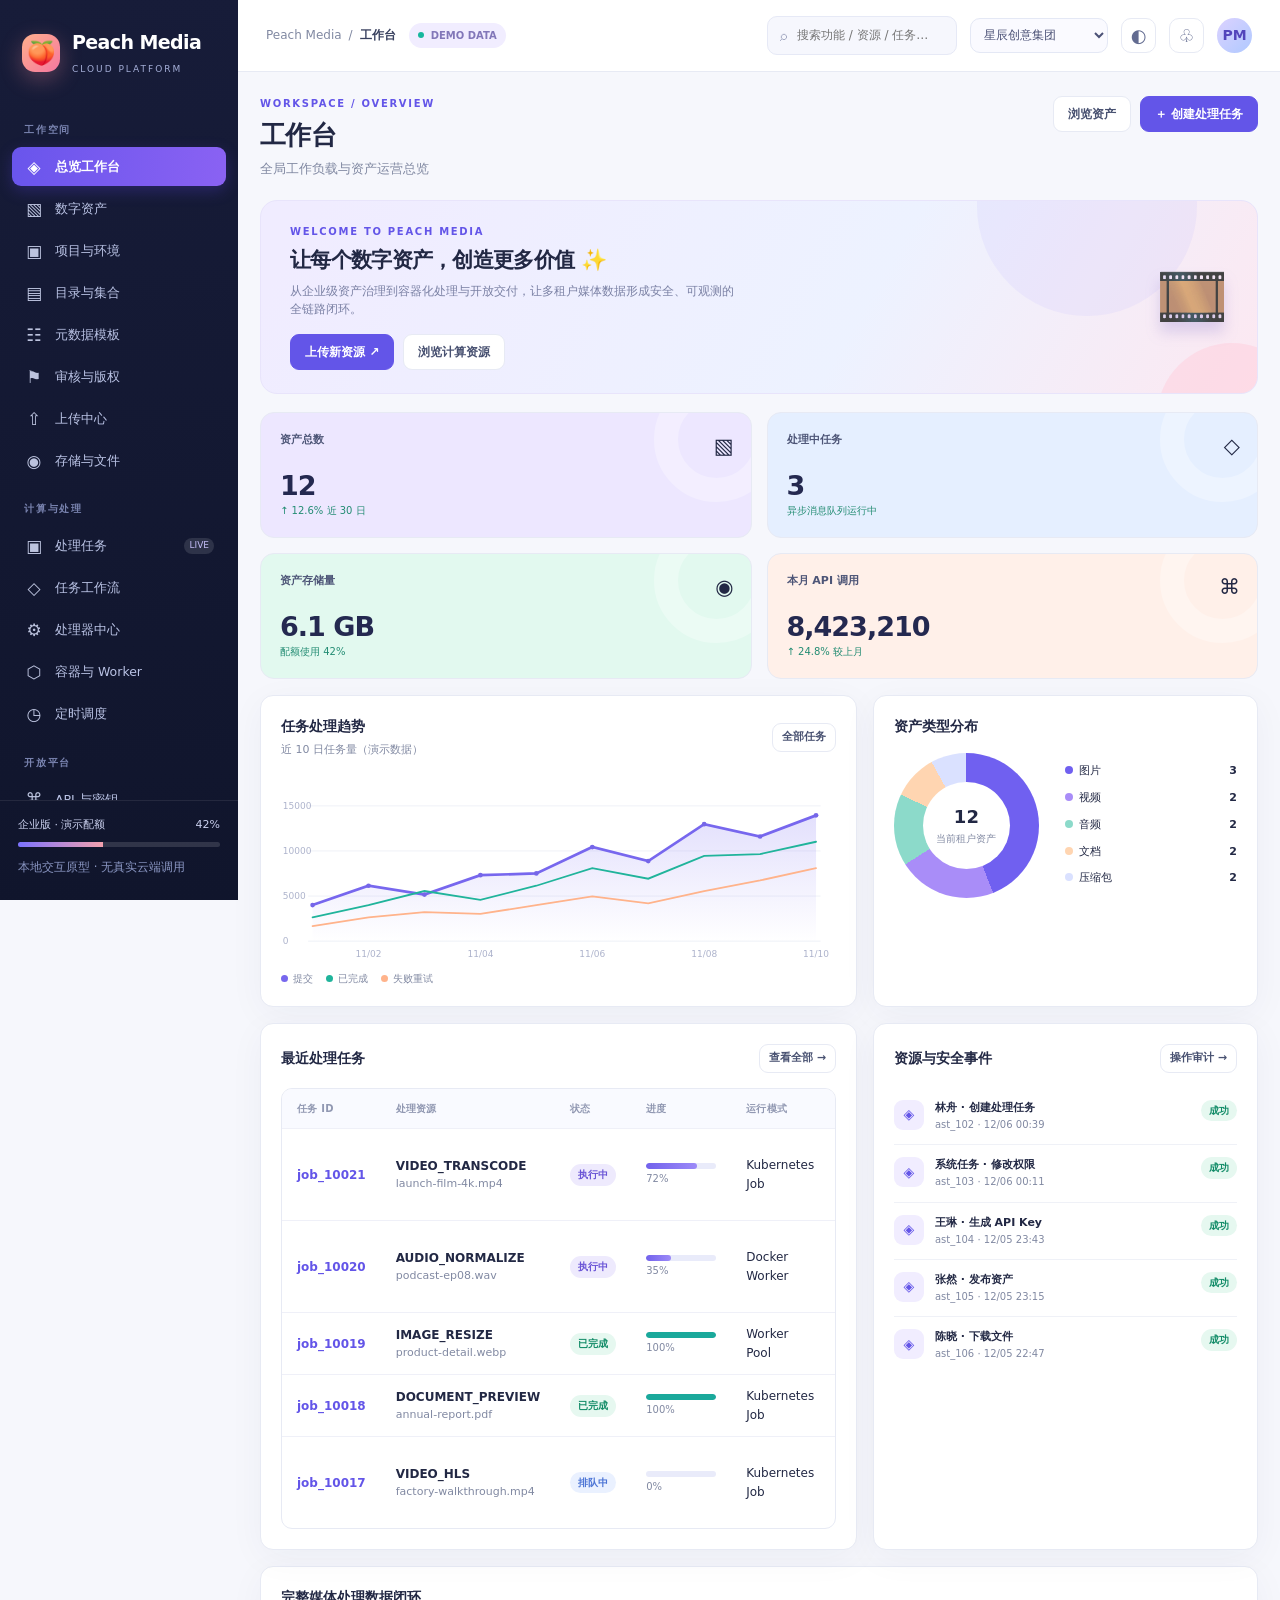
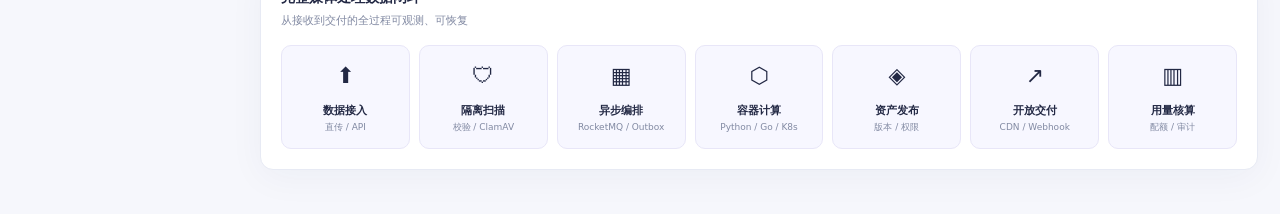
==== prototype/index.html @ fd1c091c "feat: add complete interactive Peach Media SaaS prototype and product blueprint" ====
<!doctype html>
<html lang="zh-CN">
<head>
  <meta charset="utf-8">
  <meta name="viewport" content="width=device-width,initial-scale=1,viewport-fit=cover">
  <meta name="theme-color" content="#151a34">
  <meta name="description" content="Peach Media Cloud 企业级多租户数字资产与多媒体处理 SaaS - 交互原型">
  <title>Peach Media Cloud · 产品交互原型</title>
  <link rel="stylesheet" href="./styles.css">
  <script src="./core.js" defer></script>
  <script src="./app.js" defer></script>
</head>
<body>
  <div id="app" class="app-shell">
    <div class="initial-loading" role="status">正在准备 Peach Media 演示工作台…</div>
  </div>
  <div id="toast-root" class="toast-root" aria-live="polite" aria-atomic="true"></div>
  <div id="overlay-root"></div>
  <noscript><p>该交互原型需要启用 JavaScript。请使用现代浏览器打开本地 HTML 文件。</p></noscript>
</body>
</html>
---- prototype/styles.css ----
:root{--nav:#171c39;--nav-deep:#10152c;--nav-line:#303653;--primary:#6355e8;--primary-dark:#5040d2;--primary-light:#eeeafd;--peach:#ff947c;--peach-light:#fff0ec;--teal:#1aa99b;--success:#1aa578;--warning:#dc962b;--danger:#db5b73;--info:#4d82e8;--ink:#222844;--muted:#8189a2;--line:#e7eaf4;--canvas:#f6f7fc;--surface:#fff;--surface-alt:#f9faff;--shadow:0 8px 36px rgba(34,37,83,.045);--radius:13px;--radius-lg:18px;--font:'Inter','Noto Sans SC','PingFang SC','Microsoft YaHei',system-ui,sans-serif}
*,*::before,*::after{box-sizing:border-box}html{scroll-behavior:smooth}body{margin:0;min-height:100vh;background:var(--canvas);color:var(--ink);font:14px/1.54 var(--font);font-feature-settings:'tnum'}button,input,select,textarea{font:inherit}button{cursor:pointer}a{color:inherit;text-decoration:none}button:focus-visible,input:focus-visible,select:focus-visible,textarea:focus-visible,a:focus-visible,[tabindex]:focus-visible{outline:3px solid #a39aff;outline-offset:2px}::selection{background:#bcb5ff77}::-webkit-scrollbar{width:9px;height:9px}::-webkit-scrollbar-thumb{background:#cdd1e5;border:2px solid var(--canvas);border-radius:15px}::-webkit-scrollbar-track{background:transparent}.app-shell{min-height:100vh;display:grid;grid-template-columns:238px minmax(0,1fr)}.sidebar{background:linear-gradient(177deg,var(--nav) 0%,var(--nav-deep) 100%);color:#cbd1ef;display:flex;flex-direction:column;position:sticky;top:0;height:100vh;min-height:700px;z-index:45}.brand{display:flex;align-items:center;gap:12px;padding:28px 22px 24px;color:#fff}.brand-mark{width:38px;height:38px;border-radius:13px;background:linear-gradient(135deg,#ffb08c,#f577a0);display:grid;place-items:center;font-size:23px;box-shadow:0 7px 22px #f78d9850}.brand-name{font-size:19px;font-weight:800;letter-spacing:-.6px;white-space:nowrap}.brand-sub{font-size:9px;letter-spacing:2px;color:#a5afd8}.nav-scroll{overflow-y:auto;padding:1px 12px 20px;flex:1;scrollbar-color:#454968 transparent;scrollbar-width:thin}.nav-group-label{text-transform:uppercase;letter-spacing:1.8px;color:#7983af;font-size:10px;font-weight:800;padding:18px 12px 7px}.nav-link{display:flex;align-items:center;gap:11px;width:100%;height:39px;padding:0 12px;margin:3px 0;border:0;border-radius:9px;background:transparent;color:#bac3e5;text-align:left;font-size:12.5px;transition:background .18s,color .18s}.nav-link:hover{background:#ffffff11;color:white}.nav-link.active{color:#fff;background:linear-gradient(96deg,#6955ec,#8a62f3);box-shadow:0 5px 15px #503dc555;font-weight:700}.nav-icon{font-size:17px;display:flex;width:20px;justify-content:center;filter:saturate(.8)}.nav-flag{margin-left:auto;border-radius:8px;background:#ffffff1e;color:#c5bef9;font-size:9px;padding:1px 5px}.sidebar-bottom{border-top:1px solid #ffffff15;padding:16px 18px 22px}.sidebar-bottom .progress-mini{height:5px;border-radius:9px;background:#ffffff22;overflow:hidden;margin:9px 0}.sidebar-bottom .progress-mini span{display:block;height:100%;background:linear-gradient(90deg,#7b72ff,#f2a0ad);width:42%}.sidebar-bottom small{color:#8995c1}.shell-main{min-width:0;display:flex;flex-direction:column}.topbar{height:72px;background:var(--surface);border-bottom:1px solid var(--line);display:flex;align-items:center;justify-content:space-between;gap:16px;padding:0 28px;position:sticky;top:0;z-index:35}.top-left,.top-right{display:flex;align-items:center;gap:13px;min-width:0}.breadcrumb{display:flex;align-items:center;gap:7px;color:var(--muted);font-size:12px}.breadcrumb strong{color:#39415f;font-weight:750}.top-right{justify-content:flex-end}.global-search{min-width:235px;width:260px;background:#f6f7fd;border:1px solid #e6e9f6;border-radius:10px;display:flex;align-items:center;gap:8px;padding:8px 12px;color:#989fba}.global-search input{width:100%;border:none;background:transparent;outline:none;color:var(--ink);font-size:12px}.icon-button{width:35px;height:35px;border:1px solid var(--line);background:#fff;border-radius:10px;color:#626b90;font-size:18px;display:inline-grid;place-items:center}.icon-button:hover{background:#f5f2ff}.avatar{width:35px;height:35px;display:grid;place-items:center;background:linear-gradient(135deg,#dcd2ff,#afc9ff);border-radius:50%;font-weight:800;color:#5345bc}.tenant-select{height:35px;border:1px solid #e4e8f5;border-radius:10px;background:#fafaff;min-width:138px;max-width:205px;padding:0 9px;font-size:12px;color:#4b5176}.mobile-menu{display:none}.demo-ribbon{display:flex;align-items:center;gap:7px;color:#8277b9;font-size:10px;font-weight:700;border-radius:20px;background:#f1edff;padding:5px 9px;white-space:nowrap}.demo-ribbon b{width:6px;height:6px;background:#16b79e;border-radius:100%}.content{width:100%;max-width:1620px;margin:0 auto;padding:28px 30px 52px;flex:1}.page-header{display:flex;justify-content:space-between;align-items:flex-start;gap:18px;margin-bottom:22px;flex-wrap:wrap}.eyebrow{font-size:10px;letter-spacing:1.7px;text-transform:uppercase;color:var(--primary);font-weight:850;display:block;margin-bottom:8px}.page-header h1{font-size:26px;line-height:1.28;letter-spacing:-.7px;margin:0 0 6px;font-weight:800}.page-desc{font-size:12.5px;color:var(--muted);margin:0}.header-actions,.toolbar,.action-row{display:flex;align-items:center;gap:9px;flex-wrap:wrap}.btn{display:inline-flex;align-items:center;justify-content:center;gap:8px;min-height:36px;padding:8px 14px;border-radius:9px;font-size:12px;font-weight:700;border:1px solid var(--line);background:#fff;color:#485171;white-space:nowrap;transition:transform .1s,box-shadow .15s,background .15s}.btn:hover{box-shadow:0 3px 12px #484e8b19;background:#fbfaff}.btn:active{transform:translateY(1px)}.btn.primary{color:#fff;background:var(--primary);border-color:var(--primary)}.btn.primary:hover{background:var(--primary-dark)}.btn.danger{color:var(--danger);border-color:#f5d8de;background:#fff9fb}.btn.ghost{background:transparent;border-color:transparent;color:#6d66c4}.btn.sm{min-height:29px;padding:5px 9px;font-size:11px}.btn:disabled{opacity:.48;cursor:not-allowed}.btn span.ico{font-size:15px}.card{background:var(--surface);border:1px solid var(--line);border-radius:var(--radius);box-shadow:var(--shadow);padding:20px;min-width:0}.card.tight{padding:0}.card-head{display:flex;align-items:center;justify-content:space-between;gap:10px;margin-bottom:15px}.card-head h3{margin:0;font-size:14px;font-weight:800}.card-head small{font-size:11px;color:var(--muted)}.card-sub{color:var(--muted);font-size:11px}.badge{display:inline-flex;align-items:center;gap:5px;font-size:10px;font-weight:750;padding:3px 8px;border-radius:30px;white-space:nowrap;background:#eef0f9;color:#6f799e}.badge.success{color:#138c68;background:#e6f8f0}.badge.warning{color:#af7a1b;background:#fff5df}.badge.danger{color:#c74c67;background:#ffe9ec}.badge.info{color:#4a73d5;background:#eaf1ff}.badge.purple{color:#6a55d6;background:#eeeafd}.metric-row{display:grid;grid-template-columns:repeat(4,minmax(0,1fr));gap:15px}.metric-card{min-height:126px;border:1px solid var(--line);border-radius:14px;padding:19px;display:flex;flex-direction:column;justify-content:space-between;position:relative;overflow:hidden}.metric-card::after{content:'';position:absolute;right:-28px;top:-36px;width:125px;height:125px;border:24px solid #fff8;border-radius:50%;opacity:.55}.metric-card.purple{background:#ede7ff}.metric-card.blue{background:#e5efff}.metric-card.green{background:#e2f9ef}.metric-card.peach{background:#fff0e9}.metric-label{font-size:11px;color:#4d5577;font-weight:700}.metric-value{font-size:27px;color:#242950;font-weight:850;letter-spacing:-1px;line-height:1.25}.metric-trend{font-size:10px;color:#238c73}.metric-symbol{position:absolute;top:17px;right:17px;font-size:21px;z-index:1}.grid-2{display:grid;grid-template-columns:minmax(0,1.55fr) minmax(290px,1fr);gap:16px}.grid-half{display:grid;grid-template-columns:repeat(2,minmax(0,1fr));gap:16px}.grid-3{display:grid;grid-template-columns:repeat(3,minmax(0,1fr));gap:15px}.grid-4{display:grid;grid-template-columns:repeat(4,minmax(0,1fr));gap:15px}.spaced{margin-top:16px}.hero{border-radius:17px;background:linear-gradient(120deg,#f0ecff 5%,#edf2ff 60%,#fce8f1 100%);border:1px solid #e8e4fb;min-height:143px;display:flex;align-items:center;justify-content:space-between;padding:23px 29px;position:relative;overflow:hidden;margin-bottom:18px}.hero h2{font-size:21px;line-height:1.3;letter-spacing:-.7px;margin:0 0 7px}.hero p{font-size:12px;color:#7a80a4;margin:0;max-width:450px}.hero-art{font-size:58px;filter:drop-shadow(0 10px 7px #6b58c240);position:relative;z-index:1}.hero::before{content:'';height:220px;width:220px;background:#b2a9ff22;border-radius:50%;position:absolute;right:60px;top:-105px}.hero::after{content:'';height:150px;width:150px;background:#ffc5d466;border-radius:50%;position:absolute;right:-50px;bottom:-100px}.section-title{font-size:14px;font-weight:800;margin:0}.muted{color:var(--muted)}.small{font-size:11px}.micro{font-size:10px}.bold{font-weight:750}.table-wrap{overflow:auto;border:1px solid var(--line);border-radius:11px}.data-table{width:100%;border-collapse:collapse;text-align:left;min-width:640px;font-size:12px}.data-table thead{background:#f9faff;color:#9198b2;font-size:10px}.data-table th{padding:12px 15px;font-weight:800;letter-spacing:.25px;white-space:nowrap}.data-table td{padding:12px 15px;border-top:1px solid #eff0f8;vertical-align:middle}.data-table tbody tr:hover{background:#fafaff}.table-row-link{color:var(--primary);cursor:pointer;font-weight:750}.table-row-link:hover{text-decoration:underline}.cell-thumb{height:33px;width:41px;display:grid;place-items:center;border-radius:7px;font-size:19px;margin-right:9px;flex-shrink:0}.name-cell{display:flex;align-items:center;gap:9px}.name-cell .filename{font-weight:750;color:#414662;max-width:260px;overflow:hidden;text-overflow:ellipsis;white-space:nowrap}.progress{height:6px;background:#e9ebfa;border-radius:12px;overflow:hidden;min-width:70px}.progress span{display:block;height:100%;background:linear-gradient(90deg,#7262ec,#9c8af8);border-radius:12px;transition:width .25s}.progress.green span{background:var(--teal)}.page-section{margin-top:21px}.mini-legend{display:flex;gap:13px;align-items:center;color:var(--muted);font-size:10px}.mini-legend b{display:inline-block;width:7px;height:7px;border-radius:50%;margin-right:5px}.chart-svg{width:100%;height:190px;overflow:visible}.axis{font-size:10px;fill:#acb2cb}.donut-shell{display:flex;align-items:center;gap:26px}.donut{width:145px;height:145px;border-radius:50%;flex-shrink:0;display:grid;place-items:center;background:conic-gradient(#7060f0 0 44%,#a98df8 44% 66%,#8cdaca 66% 82%,#ffd5b1 82% 92%,#dae1ff 92% 100%);position:relative}.donut::before{content:'';position:absolute;inset:29px;border-radius:50%;background:#fff}.donut span{position:relative;text-align:center;font-size:18px;font-weight:850}.donut small{display:block;font-size:10px;color:var(--muted);font-weight:500}.legend-rows{flex:1;display:grid;gap:10px;font-size:11px}.legend-rows>div{display:flex;justify-content:space-between;gap:10px}.legend-rows b{display:inline-block;width:8px;height:8px;border-radius:50%;margin-right:6px}.toolbar{display:flex;justify-content:space-between;margin-bottom:16px}.toolbar-left,.toolbar-right{display:flex;align-items:center;gap:8px;flex-wrap:wrap}.field,.filter-select{min-height:36px;border:1px solid #e3e7f2;background:#fff;color:#46506e;border-radius:9px;padding:8px 11px;min-width:160px;outline:none}.field:focus,.filter-select:focus{border-color:#8d83f3;box-shadow:0 0 0 3px #7569e521}.search-input{width:260px;max-width:100%}.tabs{display:flex;gap:5px;flex-wrap:wrap;background:#f3f4fb;padding:4px;border-radius:10px;width:max-content;margin-bottom:17px}.tab{border:none;background:transparent;padding:7px 12px;color:#7d86a0;border-radius:8px;font-size:11px;font-weight:750}.tab.active{background:#fff;color:var(--primary);box-shadow:0 2px 6px #42518516}.asset-grid{display:grid;grid-template-columns:repeat(4,minmax(0,1fr));gap:15px}.asset-card{padding:0;overflow:hidden;cursor:pointer;transition:transform .15s,box-shadow .15s}.asset-card:hover{transform:translateY(-2px);box-shadow:0 12px 25px #62649b20}.asset-preview{height:145px;display:flex;align-items:center;justify-content:center;position:relative;background:linear-gradient(125deg,#a2bad3,#5c779c);overflow:hidden}.asset-preview .asset-glyph{font-size:47px;filter:drop-shadow(0 8px 10px #1d286b3b);position:relative}.asset-preview .chip{position:absolute;left:12px;bottom:11px;background:#111a42a0;color:#fff;font-size:9px;padding:3px 7px;border-radius:5px}.asset-preview.variant0{background:linear-gradient(130deg,#c1d1e7,#718ab4)}.asset-preview.variant1{background:linear-gradient(140deg,#e7bfb2,#b989ba)}.asset-preview.variant2{background:linear-gradient(130deg,#c1ddce,#549e9a)}.asset-preview.variant3{background:linear-gradient(135deg,#bcc7ea,#7380cc)}.asset-preview.variant4{background:linear-gradient(145deg,#ffd9b4,#eaa279)}.asset-preview.variant5{background:linear-gradient(140deg,#ced1e9,#7d89a7)}.asset-preview.variant6{background:linear-gradient(135deg,#d2c5df,#9280ac)}.asset-preview.variant7{background:linear-gradient(135deg,#99cddc,#5a9abb)}.asset-body{padding:12px 13px}.asset-title{font-size:12px;font-weight:800;white-space:nowrap;overflow:hidden;text-overflow:ellipsis}.asset-meta{color:var(--muted);font-size:10px;margin-top:4px;display:flex;justify-content:space-between}.empty{padding:45px 20px;text-align:center;background:#fafbff;border:1px dashed #d9ddec;border-radius:12px;color:#8b92ad}.empty .e-icon{font-size:36px;display:block;margin-bottom:10px}.empty h3{font-size:14px;color:#414862;margin:0 0 6px}.detail-stats{display:grid;grid-template-columns:repeat(2,1fr);gap:11px;margin:16px 0}.detail-stat{background:#f8f9fe;border:1px solid #e9ebf6;padding:11px;border-radius:10px}.detail-stat b{display:block;font-size:15px;margin-top:4px}.kv{display:grid;grid-template-columns:115px minmax(0,1fr);gap:10px;padding:9px 0;border-bottom:1px solid #f0f1f7;font-size:12px}.kv .label{color:#8c94ac}.code-sample{margin:0;padding:15px;background:#171b35;color:#c5d8fe;border-radius:11px;overflow:auto;font:11px/1.7 ui-monospace,'SFMono-Regular',Consolas,monospace;max-height:280px}.code-sample strong{color:#b59cff}.flow-nodes{display:flex;align-items:center;gap:9px;flex-wrap:wrap}.flow-node{border-radius:10px;padding:10px 14px;background:#f1efff;border:1px solid #dfdafa;color:#5d56b6;font-size:11px;font-weight:750;text-align:center;min-width:100px}.flow-arrow{color:#aaa3d4;font-size:16px}.overview-rail{display:flex;flex-wrap:wrap;gap:9px}.overview-rail .rail-step{flex:1;min-width:100px;background:#f7f7ff;border:1px solid #e8e6f8;border-radius:10px;padding:13px 11px;text-align:center}.rail-step .r-icon{font-size:22px;display:block;margin-bottom:6px}.rail-step b{font-size:11px}.rail-step small{display:block;font-size:9px;color:var(--muted)}.worker-card{border:1px solid var(--line);border-radius:12px;padding:14px;background:#fff}.worker-title{display:flex;justify-content:space-between;gap:12px}.worker-title strong{font-size:12px}.worker-icon{background:#ecebff;color:var(--primary);border-radius:10px;width:38px;height:38px;display:grid;place-items:center;font-size:19px}.stack{display:grid;gap:10px}.pill-row{display:flex;gap:6px;flex-wrap:wrap}.mini-pill{font-size:10px;color:#737b9e;background:#f0f1fa;border-radius:15px;padding:3px 7px}.activity-list{display:grid;gap:0}.activity-item{display:flex;align-items:flex-start;gap:11px;padding:12px 0;border-bottom:1px solid #eff1f7}.activity-item:last-child{border-bottom:0}.activity-icon{width:30px;height:30px;flex-shrink:0;display:grid;place-items:center;border-radius:9px;background:#f1edff;color:var(--primary)}.activity-title{font-size:11px;font-weight:750}.activity-time{color:var(--muted);font-size:10px}.info-banner{display:flex;align-items:flex-start;gap:10px;background:#f1efff;border:1px solid #ded9ff;color:#6257ba;padding:12px 14px;border-radius:10px;font-size:11px;margin-bottom:16px}.notice{font-size:11px;padding:12px;border:1px dashed #ddd8fb;border-radius:10px;background:#fbfaff;color:#7670aa}.metric-inline{display:flex;gap:18px;flex-wrap:wrap}.metric-inline>div{min-width:110px}.metric-inline strong{display:block;font-size:18px}.metric-inline small{font-size:10px;color:var(--muted)}.quota-row{padding:14px 0;border-bottom:1px solid var(--line)}.quota-row:last-child{border:0}.quota-row>div:first-child{display:flex;justify-content:space-between;font-size:12px;margin-bottom:8px}.form-grid{display:grid;grid-template-columns:1fr 1fr;gap:15px}.form-field{display:flex;flex-direction:column;gap:6px;font-size:11px;color:#67708e;font-weight:700}.form-field input,.form-field select,.form-field textarea{background:#fff;border:1px solid #dfe3f0;border-radius:9px;color:var(--ink);padding:10px 11px;width:100%;min-height:38px;outline:none;resize:vertical}.form-field input:focus,.form-field select:focus,.form-field textarea:focus{border-color:#7c6ef0;box-shadow:0 0 0 3px #7f6ef020}.form-field.full{grid-column:1/-1}.form-help{color:#9ca4ba;font-size:10px;font-weight:400}.form-actions{display:flex;justify-content:flex-end;gap:9px;margin-top:20px}.check-row{display:flex;align-items:center;gap:8px;font-size:11px}.check-row input{accent-color:var(--primary)}.dropzone{padding:29px 20px;display:grid;place-items:center;text-align:center;border:2px dashed #c8c3ef;background:linear-gradient(135deg,#faf9ff,#f3f6ff);border-radius:13px;min-height:160px;cursor:pointer}.dropzone.drag{border-color:var(--primary);background:#eeeaff}.dropzone .big{font-size:34px;margin-bottom:8px}.dropzone strong{font-size:13px}.dropzone small{margin-top:6px;color:var(--muted)}.file-input{position:absolute;width:1px;height:1px;opacity:0;pointer-events:none}.overlay{position:fixed;inset:0;z-index:80;background:#0f143e8f;display:flex;align-items:center;justify-content:center;padding:18px}.modal{background:#fff;border-radius:17px;box-shadow:0 35px 90px #1c1d5d55;width:min(550px,100%);max-height:min(90vh,900px);display:flex;flex-direction:column;overflow:hidden}.modal.wide{width:min(820px,100%)}.modal-head{padding:19px 23px;border-bottom:1px solid var(--line);display:flex;justify-content:space-between;align-items:center}.modal-head h2{font-size:16px;margin:0}.modal-body{padding:21px 23px;overflow:auto}.modal-footer{padding:13px 23px;border-top:1px solid var(--line);display:flex;gap:8px;justify-content:flex-end}.drawer-overlay{position:fixed;inset:0;background:#0d133c77;z-index:75;display:flex;justify-content:flex-end}.drawer{background:#fff;max-width:100%;width:min(500px,100%);height:100vh;overflow:auto;box-shadow:-8px 0 40px #1c1d5d22;padding:0 22px 22px}.drawer .drawer-head{position:sticky;top:0;background:#fff;display:flex;justify-content:space-between;align-items:center;padding:22px 0;border-bottom:1px solid var(--line);z-index:1}.drawer-head h2{font-size:16px;margin:0}.drawer-body{padding-top:22px}.drawer-visual{height:180px;border-radius:12px;display:grid;place-items:center;font-size:64px;background:linear-gradient(135deg,#bac9ee,#a18de8);margin-bottom:18px}.toast-root{position:fixed;right:20px;bottom:22px;display:grid;gap:8px;z-index:100}.toast{background:#222748;color:#fff;padding:12px 16px;border-radius:10px;box-shadow:0 10px 24px #1920473a;font-size:12px;display:flex;gap:8px;align-items:center;min-width:200px;max-width:350px}.toast.ok{border-left:4px solid #2bc99a}.toast.err{border-left:4px solid #f28aa0}.toast.warn{border-left:4px solid #e4bd58}.toggle{appearance:none;width:38px;height:21px;border-radius:22px;background:#d5d9e9;position:relative;cursor:pointer;vertical-align:middle;transition:background .15s}.toggle:checked{background:var(--primary)}.toggle:before{content:'';position:absolute;height:15px;width:15px;top:3px;left:3px;background:#fff;border-radius:50%;transition:transform .15s}.toggle:checked:before{transform:translateX(17px)}.org-tree{display:grid;gap:8px}.org-node{border:1px solid var(--line);padding:11px 14px;border-radius:10px;display:flex;align-items:center;justify-content:space-between;background:#fff}.org-node .nlabel{font-size:12px;font-weight:750}.architecture-frame{border:1px solid #e3e8f2;border-radius:12px;background:#fff;overflow:hidden}.architecture-frame img{display:block;width:100%;height:auto}.sidebar-scrim{display:none}.initial-loading{padding:45px;color:var(--muted)}.text-link{border:0;background:none;padding:0;color:var(--primary);font-size:11px;font-weight:750;cursor:pointer}.text-link:hover{text-decoration:underline}.separator{height:1px;background:var(--line);margin:15px 0}.mini-stat-grid{display:grid;grid-template-columns:repeat(3,1fr);gap:10px}.mini-stat{border:1px solid var(--line);border-radius:10px;padding:12px}.mini-stat strong{font-size:20px;display:block}.mini-stat small{color:var(--muted);font-size:10px}.outline-card{border:1px solid #e9e8f5;border-radius:12px;padding:15px;background:#fafaff}.kbd{font:10px ui-monospace,monospace;background:#fff;border:1px solid var(--line);padding:2px 5px;border-radius:5px}.custom-list{display:grid;gap:11px}.custom-list-item{display:flex;gap:12px;align-items:center;padding:12px;border:1px solid var(--line);border-radius:10px}.custom-list-item .icon{font-size:20px}.custom-list-item .data{flex:1;min-width:0}.custom-list-item strong{display:block;font-size:12px}.custom-list-item small{font-size:10px;color:var(--muted)}.theme-dark{--surface:#21253f;--surface-alt:#242944;--canvas:#171b31;--ink:#e2e5fb;--line:#363c5d;--muted:#a5afca;--shadow:0 8px 30px #0b0d2550}.theme-dark .topbar,.theme-dark .card,.theme-dark .modal,.theme-dark .drawer,.theme-dark .drawer-head,.theme-dark .icon-button,.theme-dark .field,.theme-dark .filter-select{background:var(--surface);color:var(--ink)}.theme-dark .data-table thead,.theme-dark .outline-card,.theme-dark .asset-body,.theme-dark .mini-stat{background:var(--surface-alt)}.theme-dark .data-table tbody tr:hover{background:#2b3051}.theme-dark .name-cell .filename,.theme-dark .breadcrumb strong{color:#e2e5fb}.theme-dark .hero{color:#222844}.theme-dark .form-field input,.theme-dark .form-field select,.theme-dark .form-field textarea{background:#1b1f37;color:var(--ink)}.theme-dark .global-search{background:#2a2f4a;border-color:#424661}.theme-dark .global-search input{color:var(--ink)}.theme-dark .btn:not(.primary){background:#303652;color:var(--ink)}.theme-dark .metric-card,.theme-dark .badge,.theme-dark .flow-node{color:#343b5c}
@media(max-width:1320px){.metric-row{grid-template-columns:repeat(2,1fr)}.asset-grid{grid-template-columns:repeat(3,1fr)}.grid-4{grid-template-columns:repeat(2,1fr)}.global-search{width:190px;min-width:190px}.content{padding:24px 22px 44px}}@media(max-width:1100px){.app-shell{grid-template-columns:210px minmax(0,1fr)}.brand{padding-left:14px}.sidebar{min-height:unset}.asset-grid{grid-template-columns:repeat(2,1fr)}.grid-2,.grid-half{grid-template-columns:1fr}.donut-shell{max-width:420px}}@media(max-width:760px){.app-shell{display:block}.sidebar{position:fixed;left:0;top:0;bottom:0;height:100vh;width:255px;transform:translateX(-105%);transition:transform .18s;z-index:90}.app-shell.menu-open .sidebar{transform:none}.sidebar-scrim{display:block;position:fixed;inset:0;background:#0b0e2e95;z-index:85}.topbar{height:62px;padding:0 14px}.mobile-menu{display:inline-grid}.breadcrumb{display:none}.top-right{gap:7px}.global-search{display:none}.tenant-select{min-width:112px;width:120px;font-size:10px}.demo-ribbon{display:none}.content{padding:19px 14px 36px}.page-header h1{font-size:23px}.hero{min-height:130px;padding:19px}.hero-art{display:none}.metric-row{gap:10px}.metric-card{min-height:108px;padding:14px}.metric-value{font-size:21px}.grid-3,.asset-grid{grid-template-columns:repeat(2,minmax(0,1fr));gap:10px}.grid-4{grid-template-columns:repeat(2,minmax(0,1fr));gap:10px}.card{padding:15px}.toolbar{align-items:flex-start;gap:12px}.search-input{width:180px}.data-table{min-width:560px}.form-grid{grid-template-columns:1fr}.form-field.full{grid-column:auto}}@media(max-width:460px){.metric-row{grid-template-columns:repeat(2,1fr)}.grid-3,.asset-grid{grid-template-columns:1fr}.metric-value{font-size:19px}.topbar{gap:6px}.page-header{gap:12px}.header-actions{width:100%}.header-actions .btn{flex:1}.tenant-select{width:101px;min-width:101px}.top-right .icon-button:nth-child(2){display:none}.donut-shell{flex-direction:column}.form-actions{flex-wrap:wrap}.modal-body{padding:15px}.modal-head{padding:15px}.metric-inline>div{min-width:80px}}@media(prefers-reduced-motion:reduce){*,*::before,*::after{scroll-behavior:auto!important;transition:none!important;animation:none!important}}@media(forced-colors:active){.nav-link.active,.btn.primary,.progress span,.toggle{forced-color-adjust:auto}}
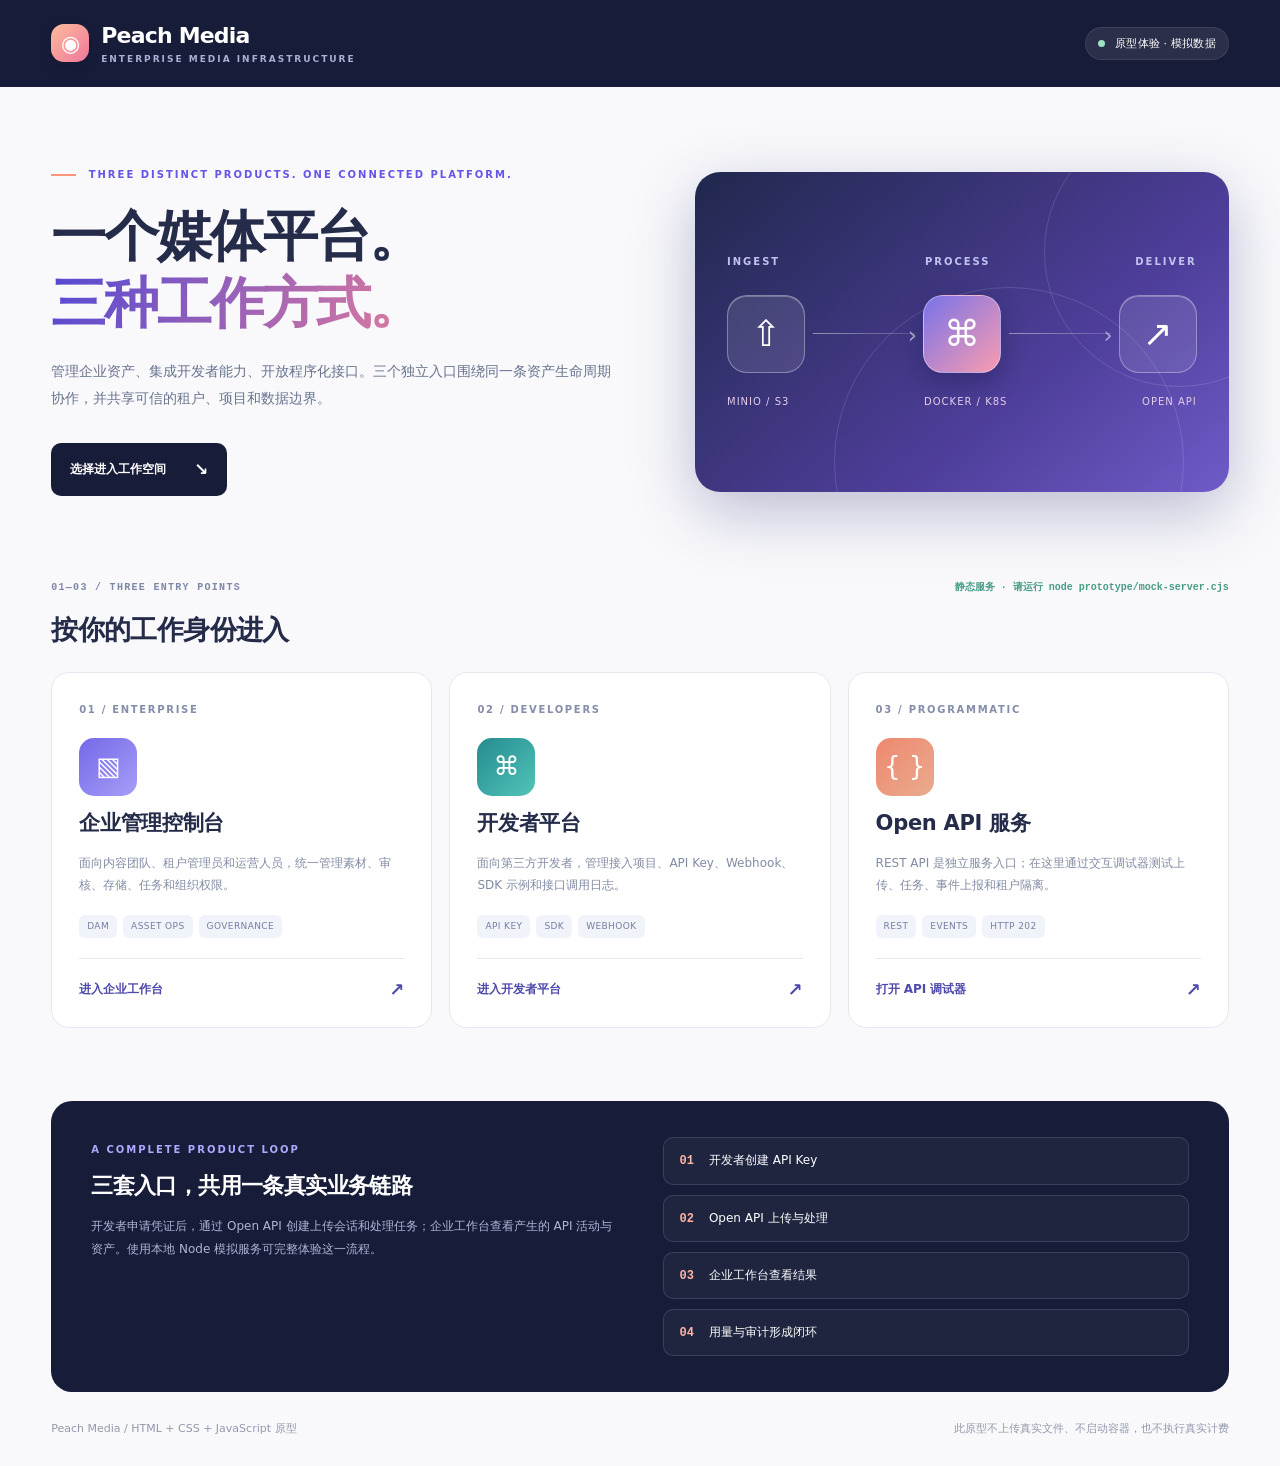
==== commit af27f438: "feat: separate enterprise, developer and Open API entrances; adopt OpenFeign scheduling design" ====
--- a/prototype/index.html
+++ b/prototype/index.html
@@ -1,21 +1,34 @@
 <!doctype html>
 <html lang="zh-CN">
 <head>
-  <meta charset="utf-8">
-  <meta name="viewport" content="width=device-width,initial-scale=1,viewport-fit=cover">
-  <meta name="theme-color" content="#151a34">
-  <meta name="description" content="Peach Media Cloud 企业级多租户数字资产与多媒体处理 SaaS - 交互原型">
-  <title>Peach Media Cloud · 产品交互原型</title>
-  <link rel="stylesheet" href="./styles.css">
-  <script src="./core.js" defer></script>
-  <script src="./app.js" defer></script>
+  <meta charset="utf-8"><meta name="viewport" content="width=device-width,initial-scale=1">
+  <meta name="theme-color" content="#151b38"><meta name="description" content="Peach Media 三入口产品原型导航">
+  <title>Peach Media · 产品入口</title><link rel="stylesheet" href="./tokens.css"><link rel="stylesheet" href="./portal.css"><script src="./hub.js" defer></script>
 </head>
-<body>
-  <div id="app" class="app-shell">
-    <div class="initial-loading" role="status">正在准备 Peach Media 演示工作台…</div>
-  </div>
-  <div id="toast-root" class="toast-root" aria-live="polite" aria-atomic="true"></div>
-  <div id="overlay-root"></div>
-  <noscript><p>该交互原型需要启用 JavaScript。请使用现代浏览器打开本地 HTML 文件。</p></noscript>
-</body>
-</html>
+<body class="entry-body">
+  <a class="skip" href="#entry-grid">跳转到产品入口</a>
+  <header class="entry-header"><a href="./index.html" class="entry-brand"><span class="brand-peach">◉</span><span>Peach <b>Media</b><small>ENTERPRISE MEDIA INFRASTRUCTURE</small></span></a><span class="entry-demo"><span class="pulse-dot"></span> 原型体验 · 模拟数据</span></header>
+  <main class="entry-layout">
+    <section class="entry-hero">
+      <div><div class="hero-kicker"><span class="line"></span> THREE DISTINCT PRODUCTS. ONE CONNECTED PLATFORM.</div>
+      <h1>一个媒体平台。<br><em>三种工作方式。</em></h1>
+      <p>管理企业资产、集成开发者能力、开放程序化接口。三个独立入口围绕同一条资产生命周期协作，并共享可信的租户、项目和数据边界。</p>
+      <a class="hero-jump" href="#entry-grid">选择进入工作空间 <span>↘</span></a>
+      </div>
+      <div class="orchestration-art" role="img" aria-label="资产从上传进入工作流，经容器计算与签名交付，最终形成运营数据闭环">
+        <div class="art-rail"><span>INGEST</span><span>PROCESS</span><span>DELIVER</span></div>
+        <div class="art-center"><div class="art-disc art-disc-one">⇧</div><div class="art-link"></div><div class="art-disc art-disc-two">⌘</div><div class="art-link"></div><div class="art-disc art-disc-three">↗</div></div>
+        <div class="art-bottom"><span>MINIO / S3</span><span>DOCKER / K8S</span><span>OPEN API</span></div>
+      </div>
+    </section>
+    <section id="entry-grid" class="entry-section" aria-labelledby="entry-title"><div class="section-pre"><span>01—03 / THREE ENTRY POINTS</span><span class="live-health" id="live-health">正在检查本地演示 API…</span></div><h2 id="entry-title">按你的工作身份进入</h2>
+      <div class="entry-grid">
+        <a class="entry-product enterprise" href="./console/index.html"><span class="product-num">01 / ENTERPRISE</span><span class="product-icon">▧</span><h3>企业管理控制台</h3><p>面向内容团队、租户管理员和运营人员，统一管理素材、审核、存储、任务和组织权限。</p><span class="product-tags"><span>DAM</span><span>ASSET OPS</span><span>GOVERNANCE</span></span><span class="product-open">进入企业工作台 <b>↗</b></span></a>
+        <a class="entry-product developer" href="./developers/index.html"><span class="product-num">02 / DEVELOPERS</span><span class="product-icon">⌘</span><h3>开发者平台</h3><p>面向第三方开发者，管理接入项目、API Key、Webhook、SDK 示例和接口调用日志。</p><span class="product-tags"><span>API KEY</span><span>SDK</span><span>WEBHOOK</span></span><span class="product-open">进入开发者平台 <b>↗</b></span></a>
+        <a class="entry-product openapi" href="./openapi/index.html"><span class="product-num">03 / PROGRAMMATIC</span><span class="product-icon">{ }</span><h3>Open API 服务</h3><p>REST API 是独立服务入口；在这里通过交互调试器测试上传、任务、事件上报和租户隔离。</p><span class="product-tags"><span>REST</span><span>EVENTS</span><span>HTTP 202</span></span><span class="product-open">打开 API 调试器 <b>↗</b></span></a>
+      </div>
+    </section>
+    <section class="entry-path"><div><span class="section-eyebrow">A COMPLETE PRODUCT LOOP</span><h2>三套入口，共用一条真实业务链路</h2><p>开发者申请凭证后，通过 Open API 创建上传会话和处理任务；企业工作台查看产生的 API 活动与资产。使用本地 Node 模拟服务可完整体验这一流程。</p></div><ol class="path-steps"><li>开发者创建 API Key</li><li>Open API 上传与处理</li><li>企业工作台查看结果</li><li>用量与审计形成闭环</li></ol></section>
+    <footer class="entry-footer"><span>Peach Media / HTML + CSS + JavaScript 原型</span><span>此原型不上传真实文件、不启动容器，也不执行真实计费</span></footer>
+  </main>
+</body></html>
--- a/prototype/tokens.css
+++ b/prototype/tokens.css
@@ -0,0 +1,2 @@
+/* Canonical Peach Media cross-product brand tokens. */
+:root{--brand-indigo:#6355e8;--brand-peach:#ff947c;--brand-navy:#171c39}
--- a/prototype/portal.css
+++ b/prototype/portal.css
@@ -0,0 +1,7 @@
+:root{--navy:var(--brand-navy);--navy-2:#242c53;--primary:var(--brand-indigo);--coral:var(--brand-peach);--ink:#252c49;--muted:#78819a;--line:#e4e8f0;--canvas:#f7f8fc;--white:#fff;--mint:#1eaa93;--shadow:0 12px 36px rgba(28,37,85,.06);font-family:Inter,'PingFang SC','Microsoft YaHei',system-ui,-apple-system,sans-serif}
+*,*::before,*::after{box-sizing:border-box}html{scroll-behavior:smooth}body{margin:0;color:var(--ink);background:var(--canvas);font-size:14px;line-height:1.6}button,input,select,textarea{font:inherit}button{cursor:pointer}a{text-decoration:none;color:inherit}a:focus-visible,button:focus-visible,input:focus-visible,select:focus-visible,textarea:focus-visible{outline:3px solid #ffb07e;outline-offset:3px}button:disabled{opacity:.52;cursor:not-allowed}.skip{position:fixed;top:-100px;left:20px;z-index:400;padding:12px 16px;background:#fff;color:#171b3d}.skip:focus{top:10px}.entry-body{background:#f9f9fc}.entry-header{height:87px;display:flex;align-items:center;justify-content:space-between;padding:0 clamp(20px,4vw,75px);background:var(--navy);color:#fff}.entry-brand{display:flex;align-items:center;gap:12px;line-height:1.15;font-size:22px;font-weight:650;letter-spacing:-.8px}.entry-brand small{display:block;color:#a7b1d4;font-size:9px;letter-spacing:2px;margin-top:6px}.brand-peach{display:grid;place-items:center;width:38px;height:38px;border-radius:13px;background:linear-gradient(135deg,#ffbc9c,#ee779b);color:#fff;box-shadow:0 4px 12px #0002}.entry-demo{font-size:11px;letter-spacing:.2px;background:#ffffff16;padding:7px 12px;border:1px solid #ffffff15;border-radius:50px}.pulse-dot{display:inline-block;width:7px;height:7px;background:#9ce3c4;border-radius:100%;margin-right:6px}.entry-hidden{display:none}.entry-layout{max-width:1500px;padding:0 clamp(20px,4vw,75px);margin:auto}.entry-hero{min-height:475px;display:grid;grid-template-columns:1.15fr 1fr;gap:30px;align-items:center;padding:62px 0 48px}.hero-kicker,.section-eyebrow{font-size:10px;font-weight:800;letter-spacing:2px;color:var(--primary)}.hero-kicker .line{display:inline-block;width:25px;height:2px;background:var(--coral);vertical-align:middle;margin-right:7px}.entry-hero h1{font-size:clamp(40px,4.3vw,66px);letter-spacing:-2px;line-height:1.22;margin:20px 0 21px;font-weight:820}.entry-hero h1 em{font-style:normal;background:linear-gradient(110deg,#5449d2,#e17b9c);background-clip:text;color:transparent}.entry-hero p{font-size:14px;max-width:560px;color:#69738e;line-height:1.9}.hero-jump{display:inline-flex;gap:28px;align-items:center;background:var(--navy);color:#fff;padding:13px 19px;border-radius:10px;font-size:12px;font-weight:750;margin-top:17px}.hero-jump span{font-size:17px}.orchestration-art{height:320px;position:relative;border-radius:25px;background:linear-gradient(140deg,#20284d,#4e3e9a 64%,#6f5bc7);color:#fff;box-shadow:0 20px 65px #333a7550;overflow:hidden;display:flex;flex-direction:column;justify-content:center;padding:48px 32px}.orchestration-art::before,.orchestration-art::after{content:'';position:absolute;border-radius:50%;border:1px solid #fff2;width:270px;height:270px;right:-85px;top:-55px}.orchestration-art::after{width:350px;height:350px;right:45px;top:115px}.art-rail,.art-bottom,.art-center{display:flex;justify-content:space-between;align-items:center;z-index:1}.art-rail{font-size:10px;letter-spacing:2px;color:#c2c2f1;font-weight:750}.art-bottom{font-size:10px;letter-spacing:1px;color:#e4ceeb;margin-top:21px}.art-center{margin-top:25px}.art-disc{width:78px;height:78px;border:1px solid #fff5;background:#ffffff1a;border-radius:20px;display:grid;place-items:center;font-size:36px;box-shadow:inset 0 1px 0 #fff4}.art-disc-two{background:linear-gradient(135deg,#7972e9,#fa9caf);box-shadow:0 10px 25px #100f3b4f}.art-link{flex:1;height:1px;background:linear-gradient(90deg,#fff7,#fff2);margin:0 8px;position:relative}.art-link::after{content:'›';position:absolute;right:-2px;top:-16px;font-size:23px;color:#fff8}.entry-section{padding:18px 0 73px}.section-pre{display:flex;justify-content:space-between;gap:20px;font:700 10px/1.5 ui-monospace,Consolas,monospace;letter-spacing:1.3px;color:#7e87a6}.live-health{letter-spacing:0;color:#489b86}.entry-section h2,.entry-path h2{font-size:27px;letter-spacing:-.6px;margin:13px 0 21px}.entry-grid{display:grid;grid-template-columns:repeat(3,minmax(0,1fr));gap:17px}.entry-product{display:flex;flex-direction:column;padding:29px 27px 23px;min-height:305px;border:1px solid var(--line);border-radius:18px;background:var(--white);position:relative;overflow:hidden;transition:transform .2s,border-color .2s,box-shadow .2s}.entry-product:hover{transform:translateY(-5px);border-color:#bcb8eb;box-shadow:0 18px 45px #3439691c}.product-num{font-size:10px;font-weight:800;letter-spacing:1.7px;color:#848da9}.product-icon{font-size:26px;color:#fff;width:58px;height:58px;border-radius:15px;display:grid;place-items:center;margin:20px 0 6px;background:linear-gradient(135deg,#7568e9,#a69ef7)}.entry-product.developer .product-icon{background:linear-gradient(135deg,#258b8f,#51c4b8)}.entry-product.openapi .product-icon{background:linear-gradient(135deg,#ee886f,#e9ab8d)}.entry-product h3{font-size:21px;letter-spacing:-.3px;margin:5px 0}.entry-product p{color:#818ba4;font-size:12px;flex:1;line-height:1.85;margin:6px 0 19px}.product-tags{display:flex;flex-wrap:wrap;gap:6px}.product-tags span{font-size:9px;letter-spacing:.4px;color:#747ea0;background:#f1f3fa;border-radius:6px;padding:4px 8px}.product-open{border-top:1px solid var(--line);padding-top:17px;margin-top:20px;color:#4e49ac;font-size:12px;font-weight:800;display:flex;justify-content:space-between;align-items:center}.product-open b{font-size:18px}.entry-path{background:var(--navy);border-radius:21px;padding:36px 40px;color:#fff;display:grid;grid-template-columns:1fr 1fr;gap:45px}.entry-path .section-eyebrow{color:#aea9ff}.entry-path h2{font-size:22px;margin:8px 0}.entry-path p{color:#adb6d6;font-size:12px;line-height:1.9}.path-steps{margin:0;padding:0;list-style:none;display:grid;gap:10px;counter-reset:steps}.path-steps li{counter-increment:steps;border:1px solid #ffffff20;padding:13px 16px;border-radius:10px;background:#ffffff09;font-size:12px}.path-steps li::before{content:counter(steps,decimal-leading-zero);color:#ffb5a5;margin-right:15px;font:700 12px Consolas,monospace}.entry-footer{display:flex;gap:15px;justify-content:space-between;padding:28px 0;color:#9299aa;font-size:11px}
+/* Developer portal and Open API share tokens, not navigation components. */
+.portal-shell{min-height:100vh;display:grid;grid-template-columns:245px 1fr}.portal-sidebar{background:var(--navy);color:#bfc7e4;position:sticky;top:0;height:100vh;display:flex;flex-direction:column;padding:21px 14px}.portal-sidebar .entry-brand{font-size:17px;padding:9px 13px 26px}.portal-sidebar .entry-brand small{font-size:8px}.portal-nav{display:flex;flex-direction:column;gap:5px;overflow:auto;flex:1}.portal-nav h4{font-size:10px;letter-spacing:2px;color:#818fb4;margin:20px 13px 8px}.portal-nav a{border:0;display:flex;align-items:center;gap:12px;border-radius:9px;color:#c4cde9;padding:11px 12px;font-size:12px}.portal-nav a:hover,.portal-nav a.active{background:#ffffff18;color:#fff}.portal-nav a.active{background:linear-gradient(96deg,#6154da,#8575ea);font-weight:800}.portal-nav a span{font-size:16px}.portal-footer{font-size:11px;color:#94a2c9;padding:16px 10px;border-top:1px solid #fff2}.portal-content{min-width:0}.portal-topbar{background:#fff;height:70px;border-bottom:1px solid var(--line);padding:0 31px;display:flex;align-items:center;justify-content:space-between;position:sticky;top:0;z-index:10;gap:15px}.portal-topbar .top-title{font-size:12px;color:#838ba5}.portal-topbar nav{display:flex;gap:8px;align-items:center;flex-wrap:wrap}.portal-link{display:inline-flex;padding:8px 11px;border:1px solid var(--line);border-radius:8px;color:#585f81;background:#fff;font-size:11px;font-weight:700}.portal-link:hover{border-color:#b6adf3;color:#5a49c4}.portal-main{max-width:1400px;margin:0 auto;padding:36px clamp(18px,3vw,46px) 70px}.portal-eyebrow{font-size:10px;color:#7568e9;letter-spacing:1.9px;font-weight:850}.portal-title{font-size:29px;letter-spacing:-.9px;margin:7px 0 5px}.portal-subtitle{font-size:12px;color:#8891a7;margin:0 0 27px}.portal-grid{display:grid;grid-template-columns:repeat(3,minmax(0,1fr));gap:15px}.portal-grid.two{grid-template-columns:repeat(2,minmax(0,1fr))}.portal-grid.four{grid-template-columns:repeat(4,minmax(0,1fr))}.portal-card{border:1px solid var(--line);border-radius:14px;background:#fff;box-shadow:var(--shadow);padding:20px;min-width:0}.portal-card h3{font-size:14px;margin:0 0 13px}.portal-card .label{font-size:10px;color:#8e97aa;text-transform:uppercase;letter-spacing:1px}.portal-card .value{font-size:27px;font-weight:820;letter-spacing:-.7px;margin-top:5px}.portal-card .hint{font-size:11px;color:#8a92a6;margin-top:10px}.portal-panel{margin-top:17px}.portal-panel .panel-head{display:flex;justify-content:space-between;align-items:center;gap:12px;margin-bottom:13px}.portal-panel .panel-head h3{margin:0}.portal-table{width:100%;border-collapse:collapse;font-size:12px}.portal-table th{text-align:left;color:#808aa3;background:#f9faff;font-size:10px;letter-spacing:.3px;padding:11px 12px}.portal-table td{padding:13px 12px;border-top:1px solid #edf0f7;vertical-align:middle}.portal-table-wrap{overflow:auto;border:1px solid var(--line);border-radius:10px}.portal-table{min-width:610px}.pill{display:inline-flex;padding:3px 8px;border-radius:20px;font-size:10px;font-weight:750;background:#e9faf2;color:#238567}.pill.blue{background:#e9f1ff;color:#3765b4}.pill.warn{background:#fff2e4;color:#ae6b31}.pill.muted{background:#eef0f7;color:#6b7290}.portal-button{display:inline-flex;align-items:center;justify-content:center;gap:7px;border-radius:9px;border:1px solid var(--line);background:#fff;padding:9px 14px;min-height:36px;font-size:12px;font-weight:750;color:#555d7e}.portal-button.primary{background:var(--primary);border-color:var(--primary);color:#fff}.portal-button:hover{filter:brightness(.97)}.portal-button.danger{border-color:#fad9d9;color:#ba5151}.portal-button.sm{font-size:11px;padding:5px 10px;min-height:30px}.portal-toolbar{display:flex;align-items:center;justify-content:space-between;gap:15px;margin-bottom:16px;flex-wrap:wrap}.portal-select,.portal-input,.portal-textarea{border:1px solid #dfe3ef;background:#fff;border-radius:9px;padding:10px 12px;width:100%;color:#3c4565;font-size:12px}.portal-textarea{min-height:96px;resize:vertical;font-family:ui-monospace,Consolas,monospace;line-height:1.7}.portal-select{width:auto}.portal-form{display:grid;gap:13px}.portal-form label{font-size:11px;font-weight:760;display:grid;gap:6px}.portal-form .scope-grid{display:grid;grid-template-columns:repeat(3,1fr);gap:9px}.scope-grid label{display:flex;flex-direction:row;align-items:center;font-weight:500}.portal-form-actions{display:flex;justify-content:flex-end;gap:9px;margin-top:12px}.portal-alert{background:#fff7ec;border:1px solid #f7e1c4;border-radius:10px;padding:12px 14px;color:#956e40;font-size:12px}.portal-alert.info{background:#eef5ff;border-color:#dbe7ff;color:#4970a9}.portal-alert.success{background:#ecfbf4;border-color:#c6efde;color:#25785a}.portal-code{font:12px/1.75 ui-monospace,SFMono-Regular,Consolas,monospace;border-radius:11px;background:#192141;color:#dfebff;padding:16px 18px;white-space:pre-wrap;overflow:auto;max-height:470px;word-break:break-word}.portal-code .green{color:#8ce2ba}.portal-code .peach{color:#f9b7a3}.portal-divider{border:0;border-top:1px solid var(--line);margin:20px 0}.portal-modal-backdrop{position:fixed;inset:0;background:#10172b99;display:grid;place-items:center;z-index:100;padding:16px}.portal-modal{background:#fff;border-radius:16px;padding:24px;max-width:540px;width:min(100%,540px);box-shadow:0 25px 85px #10182e55;max-height:90vh;overflow:auto}.portal-modal h2{font-size:19px;margin:0 0 10px}.portal-kpi-line{display:flex;justify-content:space-between;gap:10px;padding:12px 0;border-bottom:1px solid var(--line);font-size:12px}.portal-kpi-line:last-child{border:0}.portal-kpi-line span{color:#7f8aa2}.portal-empty{display:grid;place-items:center;padding:34px;text-align:center;color:#8992a8;font-size:12px}.portal-empty strong{display:block;color:#45506d;font-size:14px}.portal-list{display:grid;gap:10px}.portal-list-row{display:flex;align-items:center;justify-content:space-between;gap:15px;padding:12px 15px;border:1px solid var(--line);border-radius:10px;font-size:12px}.portal-list-row small{display:block;color:#8e98ae}.dev-hero{border-radius:15px;background:linear-gradient(120deg,#232c55,#4c448d);color:#fff;padding:28px;display:flex;justify-content:space-between;align-items:center;gap:20px;margin-bottom:18px}.dev-hero h2{font-size:24px;margin:6px 0 8px}.dev-hero p{font-size:12px;color:#c1c5e3;margin:0;line-height:1.8}.dev-hero span.hero-glyph{font-size:80px;font-family:ui-monospace,Consolas,monospace;color:#ffffff33}.openapi-layout{display:grid;grid-template-columns:280px minmax(0,1fr);min-height:100vh}.openapi-side{background:#181f3e;color:#d6dafa;position:sticky;top:0;height:100vh;overflow:auto;padding:25px 18px}.openapi-side .entry-brand{font-size:16px;margin:0 0 33px}.api-list{display:grid;gap:7px;margin-top:25px}.api-list button{width:100%;border:1px solid transparent;text-align:left;border-radius:10px;background:transparent;color:#c4cce6;padding:11px 12px;display:grid;gap:6px}.api-list button.active,.api-list button:hover{background:#ffffff15;border-color:#ffffff22;color:#fff}.api-list .verb{font:800 10px Consolas,monospace;letter-spacing:1px;color:#70e6ba}.api-list .verb.post{color:#ffba9f}.api-list small{font-size:11px;color:#aeb9d8}.openapi-head{padding:19px 30px;background:#fff;border-bottom:1px solid var(--line);display:flex;justify-content:space-between;align-items:center;gap:12px}.openapi-main{padding:26px clamp(18px,3vw,44px) 80px;max-width:1300px;margin:auto}.api-workbench{display:grid;grid-template-columns:1fr 1fr;gap:16px;margin-top:19px}.api-meta{font-size:11px;font-family:ui-monospace,Consolas,monospace;color:#66718e;letter-spacing:.2px}.api-endpoint{display:flex;align-items:center;gap:12px;flex-wrap:wrap;background:#eef1fc;padding:16px 18px;border:1px solid #e2e6f4;border-radius:11px;font:700 13px ui-monospace,Consolas,monospace;color:#424a76}.api-endpoint .method{font-size:10px;border-radius:5px;background:#e4f7ee;color:#19825b;padding:5px 9px}.api-endpoint .method.post{background:#fff1e4;color:#ad632d}.api-run{display:flex;justify-content:space-between;align-items:center;gap:12px;margin:15px 0;flex-wrap:wrap}.api-result-status{font:800 11px Consolas,monospace;border-radius:7px;padding:6px 9px;background:#eafbf1;color:#19805c}.api-result-status.error{background:#ffebed;color:#c34d63}.api-flow{display:grid;grid-template-columns:repeat(4,minmax(0,1fr));gap:12px;margin:18px 0}.api-flow-item{border:1px solid var(--line);background:#fff;border-radius:10px;padding:14px}.api-flow-item strong{font-size:12px;display:block}.api-flow-item small{color:#8b96a9;font-size:10px}.api-flow-item .circle{width:29px;height:29px;display:grid;place-items:center;border-radius:8px;background:#f3efff;color:#6955c5;margin-bottom:9px;font-weight:850;font-size:10px}.api-inline{font-size:11px;color:#7d8aa3}.loading{padding:44px;color:#737d99}#dev-toast{position:fixed;right:20px;bottom:20px;z-index:140;background:#20294d;color:#fff;border-radius:10px;padding:12px 18px;box-shadow:0 10px 28px #1118;display:none;font-size:12px}#dev-toast.visible{display:block}
+@media(max-width:1100px){.entry-grid{grid-template-columns:1fr 1fr}.entry-product.openapi{grid-column:1/-1}.portal-grid.four{grid-template-columns:repeat(2,1fr)}.portal-grid{grid-template-columns:repeat(2,1fr)}.api-workbench{grid-template-columns:1fr}}
+@media(max-width:760px){.entry-header{height:72px}.entry-hero{grid-template-columns:1fr;padding:45px 0 26px;gap:15px}.orchestration-art{height:240px}.entry-grid{grid-template-columns:1fr}.entry-product.openapi{grid-column:auto}.entry-product{min-height:265px}.entry-path{grid-template-columns:1fr;padding:24px}.entry-footer{flex-direction:column}.portal-shell{display:block}.portal-sidebar{height:auto;position:relative;padding:12px;display:block}.portal-sidebar .entry-brand{padding:6px}.portal-nav{flex-direction:row;overflow:auto;white-space:nowrap;padding:5px}.portal-nav a{flex-shrink:0;padding:8px 10px}.portal-nav h4,.portal-footer{display:none}.portal-topbar{height:auto;min-height:60px;padding:11px 16px;flex-wrap:wrap}.portal-main{padding-top:25px}.portal-grid,.portal-grid.two,.portal-grid.four{grid-template-columns:1fr}.dev-hero span.hero-glyph{display:none}.openapi-layout{grid-template-columns:1fr}.openapi-side{height:auto;position:relative}.openapi-side .entry-brand{margin:0}.api-list{display:flex;overflow:auto;margin-top:13px}.api-list button{min-width:182px}.openapi-head{padding:14px}.openapi-main{padding:20px}.api-flow{grid-template-columns:repeat(2,1fr)}.portal-form .scope-grid{grid-template-columns:1fr 1fr}}
+@media(prefers-reduced-motion:reduce){*,*::before,*::after{animation-duration:.01ms!important;transition-duration:.01ms!important;scroll-behavior:auto!important}}
